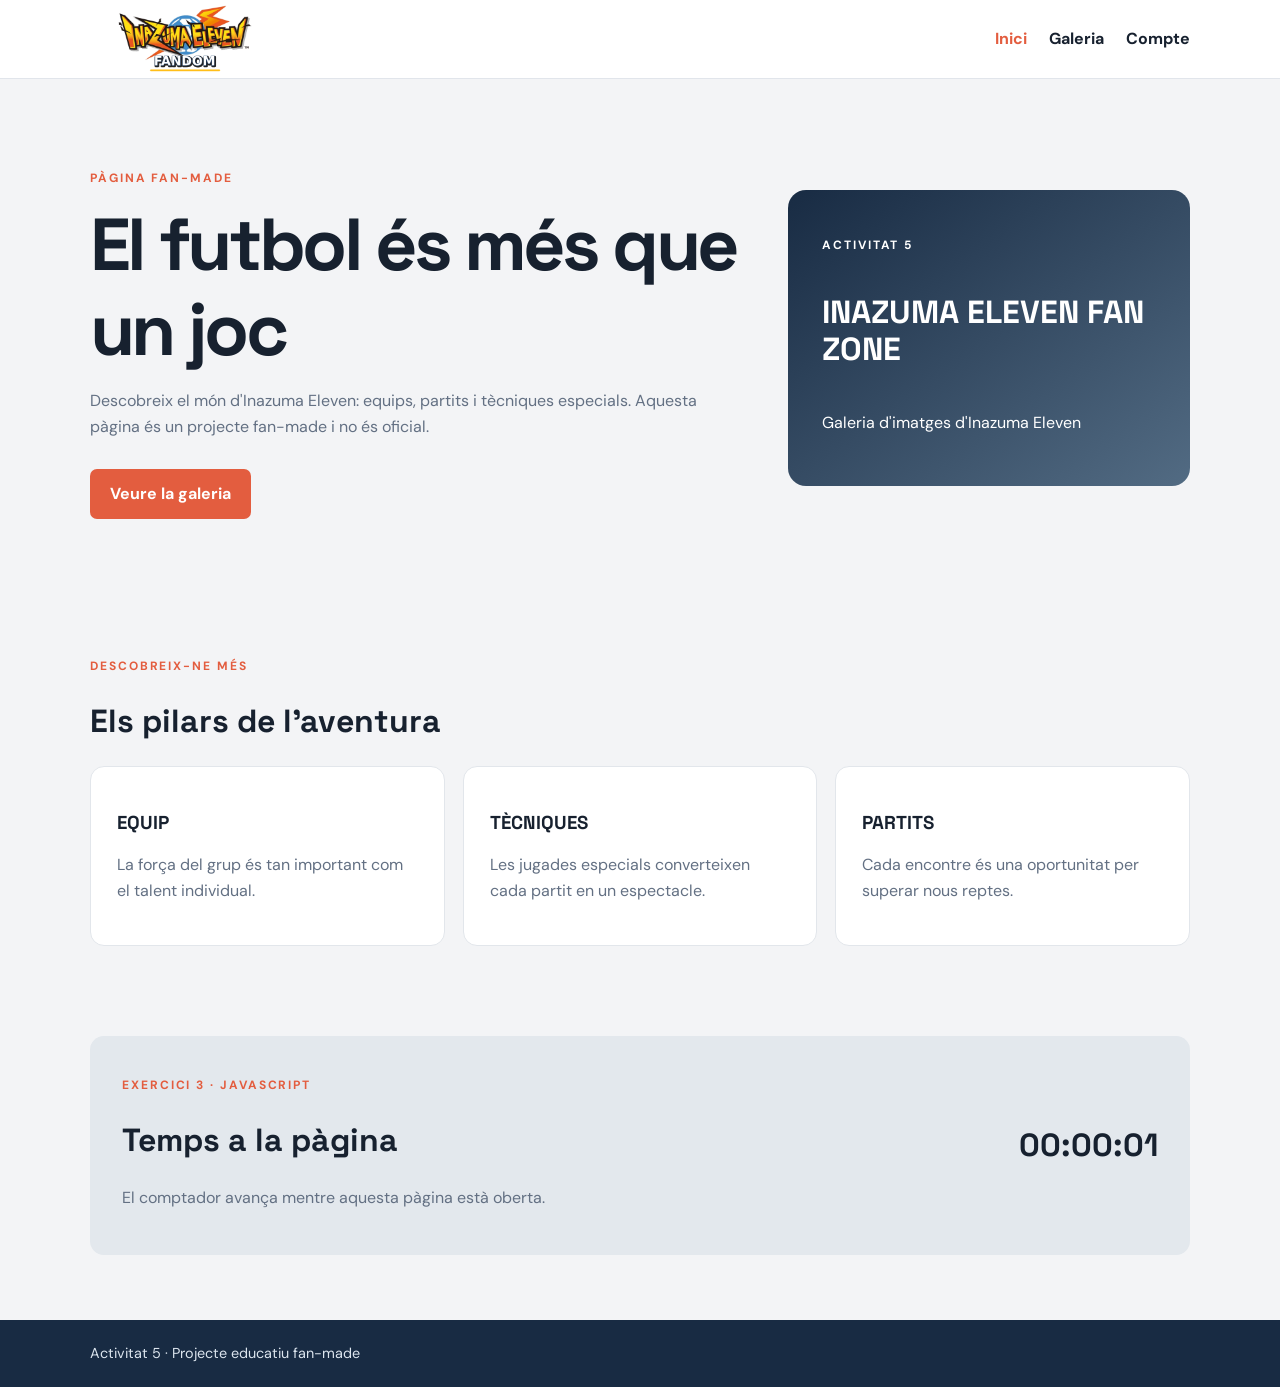
==== A5_Inazuma_Eleven_logo_fandom/index.html @ 8585b570 "Add files via upload" ====
<!doctype html>
<html lang="ca"><head><meta charset="utf-8"><meta name="viewport" content="width=device-width,initial-scale=1">
<meta name="description" content="Espai fan dedicat al futbol, als equips i a les tècniques especials de l'univers Inazuma Eleven."><meta name="author" content="Nom Cognom"><meta name="keywords" content="Inazuma Eleven, activitat, JavaScript">
<title>Inazuma Eleven - Inici</title><link rel="stylesheet" href="css/estils.css"><script>
let temps=0;
function compta(){temps++;let h=String(Math.floor(temps/3600)).padStart(2,'0');let m=String(Math.floor((temps%3600)/60)).padStart(2,'0');let s=String(temps%60).padStart(2,'0');document.getElementById('rellotge').textContent=h+':'+m+':'+s;}
window.addEventListener('load',()=>{document.getElementById('rellotge').textContent='00:00:00';setInterval(compta,1000);});
</script></head><body><header class="top"><div class="wrap"><a class="brand" href="index.html" aria-label="Inazuma Eleven Fandom - Inici"><img src="img/logo-inazuma-fandom.png" alt="Inazuma Eleven Fandom"></a><nav aria-label="Navegació principal"><a href="index.html" aria-current='page'>Inici</a><a href="galeria.html" >Galeria</a><a href="compte.html" >Compte</a></nav></div></header><main class="wrap"><section class="hero"><div><p class="eyebrow">PÀGINA FAN-MADE</p><h1>El futbol és més que un joc</h1><p>Descobreix el món d'Inazuma Eleven: equips, partits i tècniques especials. Aquesta pàgina és un projecte fan-made i no és oficial.</p><a class="button" href="galeria.html">Veure la galeria</a></div><aside class="hero-card"><p class="eyebrow">ACTIVITAT 5</p><h2>INAZUMA ELEVEN FAN ZONE</h2><p>Galeria d'imatges d'Inazuma Eleven</p></aside></section>
<section class="section"><p class="eyebrow">DESCOBREIX-NE MÉS</p><h2>Els pilars de l'aventura</h2><div class="cards"><article class="card"><h3>EQUIP</h3><p>La força del grup és tan important com el talent individual.</p></article><article class="card"><h3>TÈCNIQUES</h3><p>Les jugades especials converteixen cada partit en un espectacle.</p></article><article class="card"><h3>PARTITS</h3><p>Cada encontre és una oportunitat per superar nous reptes.</p></article></div></section><section class="highlight"><div><p class="eyebrow">EXERCICI 3 · JAVASCRIPT</p><h2>Temps a la pàgina</h2><p>El comptador avança mentre aquesta pàgina està oberta.</p></div><output class="clock" id="rellotge">00:00:00</output></section></main><footer><div class="wrap">Activitat 5 · Projecte educatiu fan-made</div></footer></body></html>
---- A5_Inazuma_Eleven_logo_fandom/css/estils.css ----
@import url('https://fonts.googleapis.com/css2?family=DM+Sans:wght@400;500;700&family=Space+Grotesk:wght@500;600;700&display=swap');
:root{--bg:#f3f4f6;--ink:#17212f;--muted:#637083;--accent:#e35d3f;--dark:#182b43;--card:#fff}
*{box-sizing:border-box}body{margin:0;background:var(--bg);color:var(--ink);font:16px/1.6 'DM Sans',Arial,sans-serif}
h1,h2,h3,.brand{font-family:'Space Grotesk',Arial,sans-serif;line-height:1.15}h1{font-size:clamp(2.4rem,6vw,4.6rem);letter-spacing:-.05em;margin:.2em 0}h2{font-size:2rem}p{color:var(--muted)}
.wrap{width:min(1100px,calc(100% - 40px));margin:auto}.top{background:white;border-bottom:1px solid #e1e5eb}.top .wrap{min-height:78px;display:flex;justify-content:space-between;align-items:center;gap:20px}.brand{display:flex;align-items:center;flex:0 0 auto;text-decoration:none}.brand img{display:block;width:190px;height:auto;max-height:68px;object-fit:contain}nav{display:flex;gap:22px;flex-wrap:wrap}nav a{color:var(--ink);font-weight:700;text-decoration:none}nav a:hover,nav a[aria-current=page]{color:var(--accent)}
main{min-height:70vh}.hero{padding:78px 0;display:grid;grid-template-columns:1.3fr .8fr;gap:45px;align-items:center}.eyebrow{font-size:.75rem;letter-spacing:.16em;text-transform:uppercase;color:var(--accent);font-weight:700}.hero-card{padding:34px;border-radius:18px;background:linear-gradient(145deg,var(--dark),#526b83);color:white;min-height:270px;display:flex;flex-direction:column;justify-content:end}.hero-card h2,.hero-card p{color:white}.button{display:inline-block;margin-top:14px;padding:12px 20px;border:0;border-radius:7px;background:var(--accent);color:white;font:inherit;font-weight:700;text-decoration:none;cursor:pointer}.section{padding:48px 0 75px}.cards{display:grid;grid-template-columns:repeat(3,1fr);gap:18px}.card,.formbox{background:var(--card);border:1px solid #e2e6eb;border-radius:14px;padding:26px}.highlight{margin:15px 0 65px;padding:28px 32px;border-radius:14px;background:#e3e8ed;display:flex;justify-content:space-between;align-items:center;gap:20px}.clock{font:700 2rem 'Space Grotesk',monospace;white-space:nowrap}
.gallery{display:grid;grid-template-columns:1fr 1.05fr;gap:32px;align-items:start;margin-top:28px}.thumbs{display:grid;grid-template-columns:repeat(3,1fr);gap:12px}.thumb{padding:0;border:3px solid transparent;border-radius:9px;overflow:hidden;cursor:pointer;background:transparent}.thumb img{display:block;width:100%;aspect-ratio:3/4;object-fit:cover}.thumb.active,.thumb:hover{border-color:var(--accent)}figure{margin:0;max-width:460px}figure img{width:100%;max-height:650px;object-fit:contain;border-radius:12px;box-shadow:0 15px 40px #17212f22}figcaption{text-align:center;font-weight:700;padding:10px}
.layout{display:grid;grid-template-columns:1fr 1fr;gap:20px;margin-top:25px;align-items:start}.hoverbox{transition:.2s}.hoverbox.on{background:var(--dark);color:white}.hoverbox.on h2,.hoverbox.on p{color:white}.hidden{display:none}.hidden.show{display:block;border-top:1px solid #ffffff55;padding-top:14px}.formbox{display:flex;flex-direction:column;gap:10px}.formbox p{margin-top:0}.formbox label{font-weight:700}.formbox input{padding:12px;border:1px solid #c8ced6;border-radius:7px;font:inherit}.result{min-height:24px;font-weight:700}.ok{color:#21744c}.err{color:#b33b2c}footer{background:var(--dark);color:#dce5ee;padding:22px 0;font-size:.9rem}
@media(max-width:760px){.brand img{width:165px;max-height:60px}.top .wrap{align-items:flex-start;flex-direction:column;padding:15px 0}.hero,.gallery,.layout{grid-template-columns:1fr}.hero{padding:48px 0}.cards{grid-template-columns:1fr}.highlight{align-items:flex-start;flex-direction:column}}
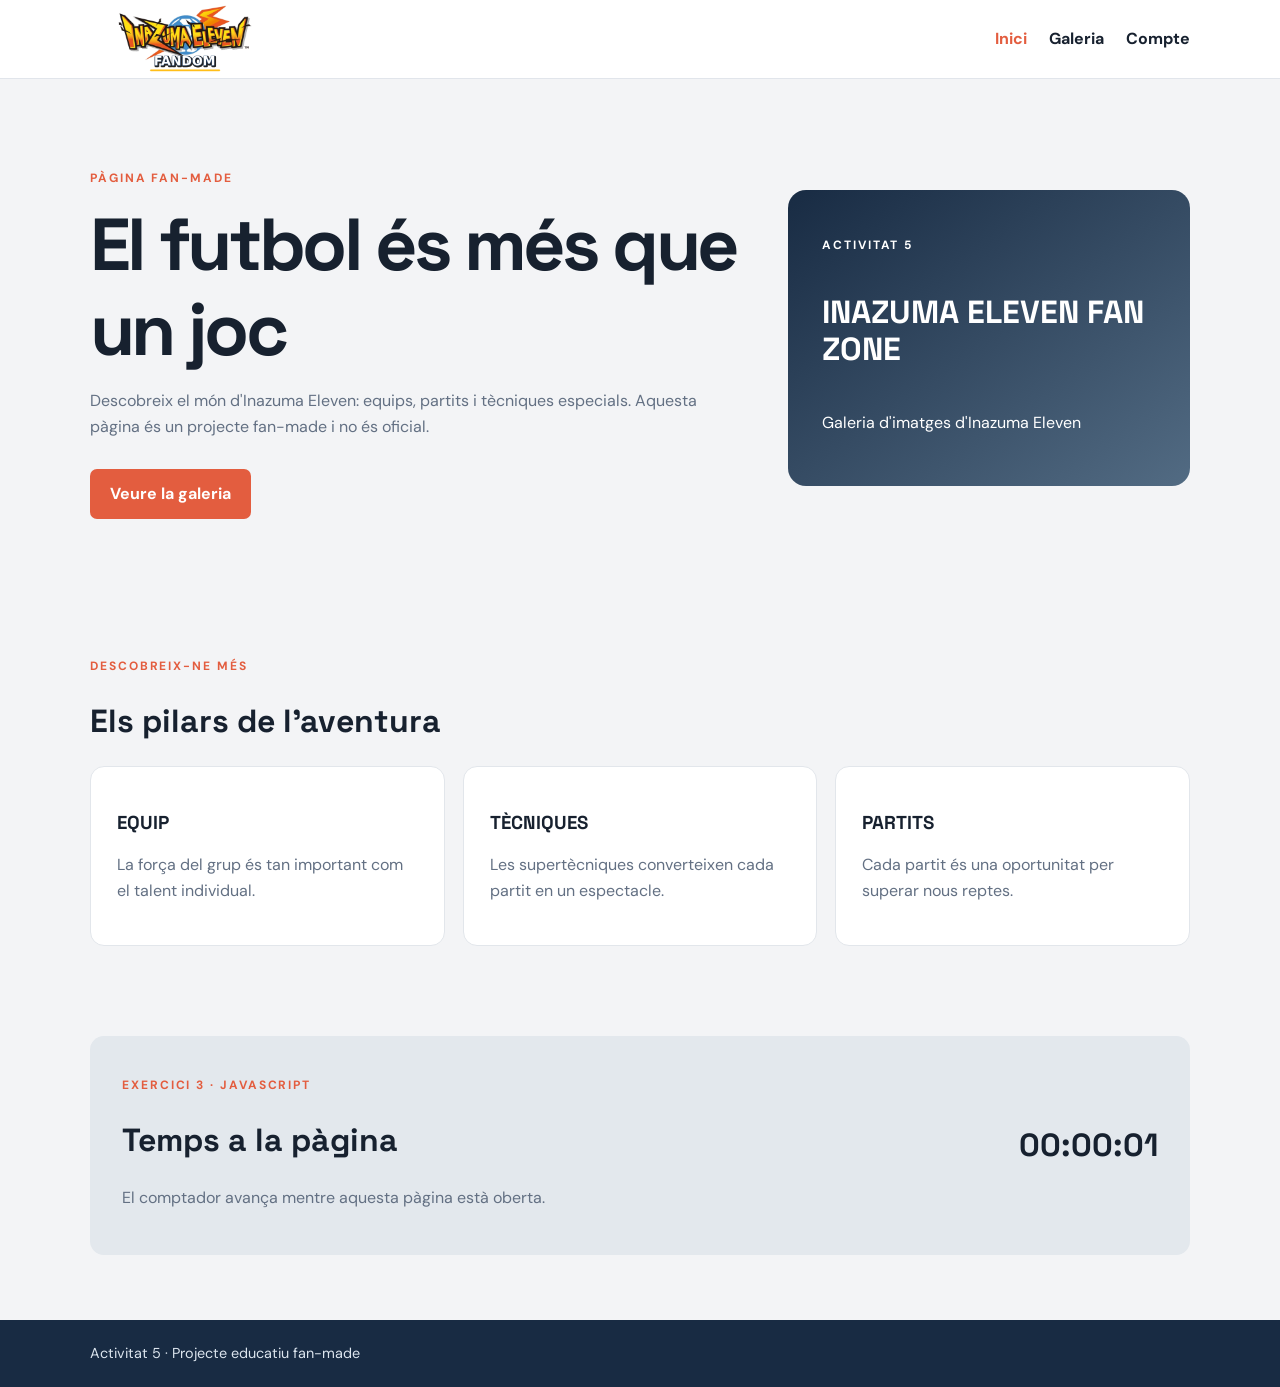
==== commit 0bf0ce0d: "Fix section content and update techniques description" ====
--- a/A5_Inazuma_Eleven_logo_fandom/index.html
+++ b/A5_Inazuma_Eleven_logo_fandom/index.html
@@ -1,9 +1,9 @@
 <!doctype html>
 <html lang="ca"><head><meta charset="utf-8"><meta name="viewport" content="width=device-width,initial-scale=1">
-<meta name="description" content="Espai fan dedicat al futbol, als equips i a les tècniques especials de l'univers Inazuma Eleven."><meta name="author" content="Nom Cognom"><meta name="keywords" content="Inazuma Eleven, activitat, JavaScript">
+<meta name="description" content="Espai fan que està dedicat al futbol, als equips i a les tècniques especials de l'univers Inazuma Eleven."><meta name="author" content="Nom Cognom"><meta name="keywords" content="Inazuma Eleven, activitat, JavaScript">
 <title>Inazuma Eleven - Inici</title><link rel="stylesheet" href="css/estils.css"><script>
 let temps=0;
 function compta(){temps++;let h=String(Math.floor(temps/3600)).padStart(2,'0');let m=String(Math.floor((temps%3600)/60)).padStart(2,'0');let s=String(temps%60).padStart(2,'0');document.getElementById('rellotge').textContent=h+':'+m+':'+s;}
 window.addEventListener('load',()=>{document.getElementById('rellotge').textContent='00:00:00';setInterval(compta,1000);});
 </script></head><body><header class="top"><div class="wrap"><a class="brand" href="index.html" aria-label="Inazuma Eleven Fandom - Inici"><img src="img/logo-inazuma-fandom.png" alt="Inazuma Eleven Fandom"></a><nav aria-label="Navegació principal"><a href="index.html" aria-current='page'>Inici</a><a href="galeria.html" >Galeria</a><a href="compte.html" >Compte</a></nav></div></header><main class="wrap"><section class="hero"><div><p class="eyebrow">PÀGINA FAN-MADE</p><h1>El futbol és més que un joc</h1><p>Descobreix el món d'Inazuma Eleven: equips, partits i tècniques especials. Aquesta pàgina és un projecte fan-made i no és oficial.</p><a class="button" href="galeria.html">Veure la galeria</a></div><aside class="hero-card"><p class="eyebrow">ACTIVITAT 5</p><h2>INAZUMA ELEVEN FAN ZONE</h2><p>Galeria d'imatges d'Inazuma Eleven</p></aside></section>
-<section class="section"><p class="eyebrow">DESCOBREIX-NE MÉS</p><h2>Els pilars de l'aventura</h2><div class="cards"><article class="card"><h3>EQUIP</h3><p>La força del grup és tan important com el talent individual.</p></article><article class="card"><h3>TÈCNIQUES</h3><p>Les jugades especials converteixen cada partit en un espectacle.</p></article><article class="card"><h3>PARTITS</h3><p>Cada encontre és una oportunitat per superar nous reptes.</p></article></div></section><section class="highlight"><div><p class="eyebrow">EXERCICI 3 · JAVASCRIPT</p><h2>Temps a la pàgina</h2><p>El comptador avança mentre aquesta pàgina està oberta.</p></div><output class="clock" id="rellotge">00:00:00</output></section></main><footer><div class="wrap">Activitat 5 · Projecte educatiu fan-made</div></footer></body></html>+<section class="section"><p class="eyebrow">DESCOBREIX-NE MÉS</p><h2>Els pilars de l'aventura</h2><div class="cards"><article class="card"><h3>EQUIP</h3><p>La força del grup és tan important com el talent individual.</p></article><article class="card"><h3>TÈCNIQUES</h3><p>Les supertècniques converteixen cada partit en un espectacle.</p></article><article class="card"><h3>PARTITS</h3><p>Cada partit és una oportunitat per superar nous reptes.</p></article></div></section><section class="highlight"><div><p class="eyebrow">EXERCICI 3 · JAVASCRIPT</p><h2>Temps a la pàgina</h2><p>El comptador avança mentre aquesta pàgina està oberta.</p></div><output class="clock" id="rellotge">00:00:00</output></section></main><footer><div class="wrap">Activitat 5 · Projecte educatiu fan-made</div></footer></body></html>
